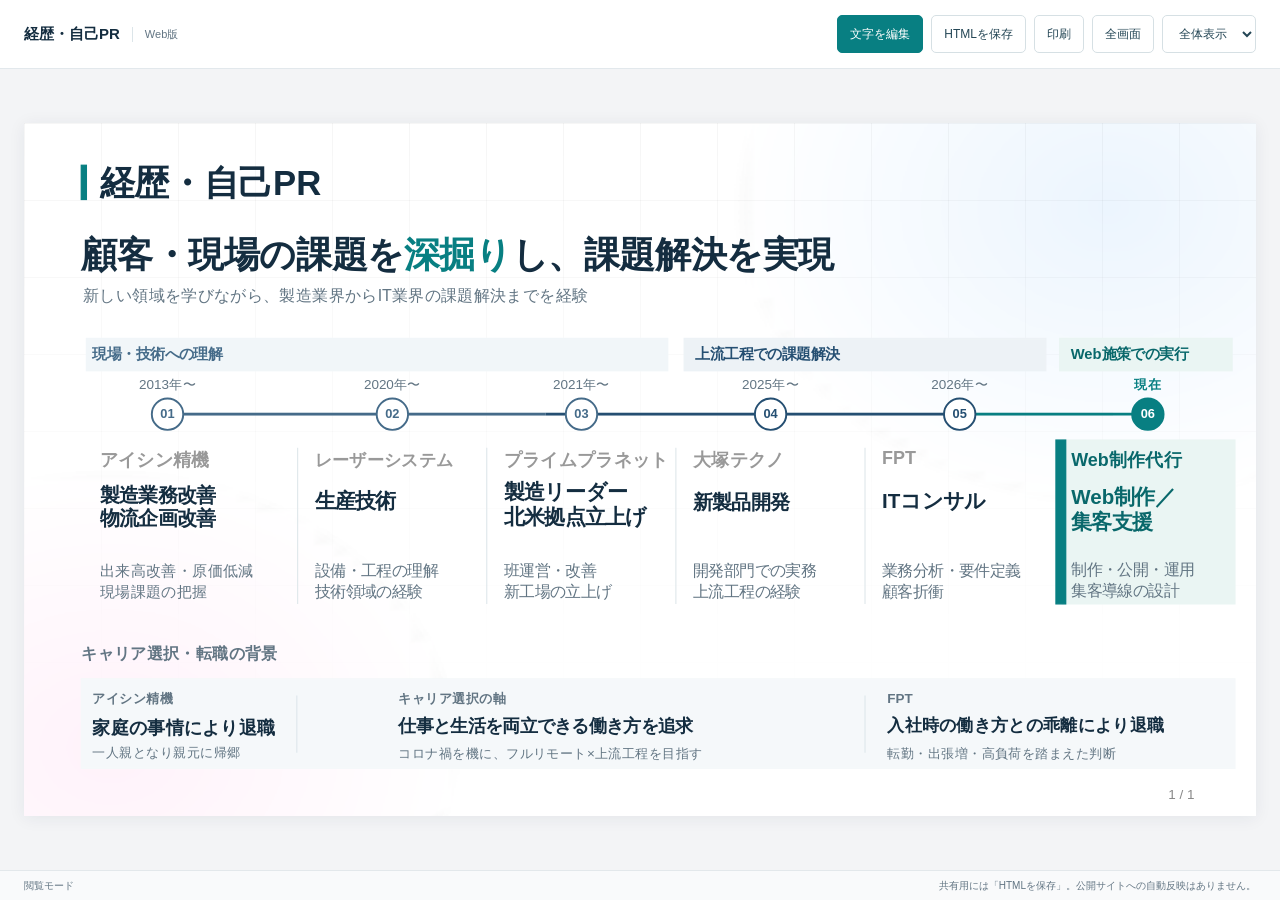
==== index.html @ 59f9c95a "Publish editable career timeline with the source template background" ====
<!doctype html>
<html lang="ja" data-document-id="career-timeline-redesign" data-document-revision="1fe4e30a10b0">
<head>
<meta charset="utf-8">
<meta name="viewport" content="width=device-width, initial-scale=1">
<meta name="robots" content="noindex, nofollow, noarchive">
<meta name="referrer" content="no-referrer">
<meta name="color-scheme" content="light">
<title>経歴・自己PR</title>
<link rel="icon" href="data:,">
<style>
/* Design Temp_Web_Template.html の元背景とページネーションを継承。
   元PowerPointの16:9比率・座標・文章・色・文字サイズは維持する。 */
:root {
  --page-width:1280px; --page-height:720px; --page-padding:64px;
  --pager-bottom:12px; --nav-color:#039ef5; --count-color:#888;
  --background-cover:url("[data-uri]");
  --slide-font:"Noto Sans","Noto Sans JP","Noto Sans CJK JP","Yu Gothic","Hiragino Kaku Gothic ProN",Meiryo,sans-serif;
}
*{box-sizing:border-box}
html,body{margin:0;width:100%;height:100%}
body{display:grid;grid-template-rows:auto minmax(0,1fr) auto;overflow:hidden;background:#f3f4f6;color:#142d40;font-family:var(--slide-font)}
button,select{font:inherit}
button{cursor:pointer}
button:focus-visible,select:focus-visible{outline:2px solid #087f82;outline-offset:3px}
button:disabled{cursor:default;opacity:.5}
[hidden]{display:none!important}
.appbar{background:#fff;border-bottom:1px solid #e2e8ec;z-index:5}
.toolbar{display:flex;align-items:center;justify-content:space-between;gap:20px;min-height:68px;padding:12px 24px}
.document-label{display:flex;align-items:center;gap:12px;white-space:nowrap}
.document-label strong{font-size:15px;font-weight:700}
.document-label>span{font-size:11px;color:#627583;border-left:1px solid #dce5e9;padding-left:12px}
.toolbar-actions{display:flex;align-items:center;gap:8px;flex-wrap:wrap}
.toolbar button,.toolbar select{min-height:38px;border:1px solid #d6e0e4;border-radius:5px;padding:8px 12px;background:#fff;color:#244655;font-size:12px;line-height:1.5;white-space:nowrap}
.toolbar button:hover,.toolbar select:hover{background:#f0f6f7}
.toolbar button.primary{background:#087f82;border-color:#087f82;color:#fff}
.toolbar button.primary:hover{background:#09686b}
.toolbar button[aria-pressed="true"]{box-shadow:inset 0 0 0 2px #fff}
.edit-help{display:flex;align-items:center;justify-content:space-between;gap:16px;padding:10px 24px;background:#eef7f6;border-top:1px solid #dcebe9;font-size:12px;line-height:1.6;color:#255658}
.edit-help button{flex-shrink:0;border:0;background:none;color:#456b89;padding:3px 0;text-decoration:underline;text-underline-offset:3px;font-size:11px}
.stage{display:flex;min-height:0;min-width:0;overflow:auto;padding:24px;overscroll-behavior:contain}
.viewport{position:relative;flex-shrink:0;margin:auto;box-shadow:0 2px 16px #152d4012}
.deck{width:var(--page-width);height:var(--page-height);position:absolute;top:0;left:0;transform-origin:top left}
.slide{position:relative;width:100%;height:100%;overflow:hidden;background-color:#fff;background-image:var(--background-body);background-size:100% 100%;background-repeat:no-repeat}
.slide--cover { background-image: var(--background-cover); }
.slide--cover::before {
  content: ""; position: absolute; inset: 0; pointer-events: none;
  background-image:
    linear-gradient(to right, rgb(0 0 0 / 3.5%) 1px, transparent 1px),
    linear-gradient(to bottom, rgb(0 0 0 / 3.5%) 1px, transparent 1px);
  background-size: 80px 80px;
  mask-image: linear-gradient(to bottom, #000, transparent 85%);
  -webkit-mask-image: linear-gradient(to bottom, #000, transparent 85%);
}
.slide-content{position:absolute;inset:0}
.graphic-layer{position:absolute;inset:0;width:100%;height:100%;pointer-events:none}
.text-box{position:absolute;display:flex;flex-direction:column;overflow:visible}
.editable{width:100%;outline:none;overflow:visible;cursor:inherit;min-width:0;flex-shrink:0}
.editable p{margin:0;padding:0;white-space:pre-wrap;overflow-wrap:normal;word-break:normal;font-feature-settings:"palt" 0;letter-spacing:0}
.editable p>span{line-height:inherit}
.editing .editable{cursor:text;outline:1px dashed #087f8255;outline-offset:3px;border-radius:1px}
.editing .editable:focus{outline:2px solid #087f82;outline-offset:3px;background:#ffffffdd;position:relative;z-index:10}
.editing .text-box:focus-within{z-index:10}
.editing .editable[data-overflow="true"]{outline-color:#a55725}
.pagination{position:absolute;right:var(--page-padding);bottom:var(--pager-bottom);display:flex;align-items:center;gap:16px;line-height:1.5;white-space:nowrap;font-size:14px}
.pagination button{padding:0;border:0;border-radius:2px;background:transparent;color:var(--nav-color);font:inherit;font-weight:700;cursor:pointer}
.pagination button:hover{text-decoration:underline}
.pagination button:focus-visible{outline:2px solid var(--nav-color);outline-offset:5px}
.page-count{color:var(--count-color);font-weight:400;font-variant-numeric:tabular-nums}
.statusbar{min-height:30px;display:flex;align-items:center;justify-content:space-between;gap:12px;padding:5px 24px;font-size:10px;line-height:1.6;color:#627583;border-top:1px solid #e3e8eb;background:#f9fafb}
#status{min-width:0}
.storage-note{flex-shrink:0}
.toast{position:fixed;bottom:44px;left:50%;transform:translateX(-50%);padding:12px 18px;max-width:calc(100% - 32px);border-radius:5px;background:#142d40;color:#fff;box-shadow:0 3px 16px #142d4024;font-size:13px;line-height:1.65;z-index:99}
.sr-only{position:absolute;width:1px;height:1px;padding:0;margin:-1px;overflow:hidden;clip:rect(0,0,0,0);white-space:nowrap;border:0}
.exit-fullscreen{display:none;position:fixed;top:12px;right:16px;z-index:100;background:#fff;border:1px solid #d6e0e4;border-radius:4px;color:#244655;padding:8px 12px;font-size:12px;opacity:.6}
.exit-fullscreen:hover,.exit-fullscreen:focus-visible{opacity:1}
:fullscreen body{grid-template-rows:minmax(0,1fr)}
:fullscreen .appbar,:fullscreen .statusbar{display:none}
:fullscreen .stage{padding:0;background:#fff}
:fullscreen .viewport{box-shadow:none}
:fullscreen .exit-fullscreen{display:block}
@media(max-width:900px){.toolbar{padding:10px 14px;gap:12px}.toolbar-actions{gap:6px}.toolbar button,.toolbar select{padding:7px 9px}.document-label>span{display:none}.stage{padding:12px}.storage-note{display:none}.statusbar{padding:5px 14px}}
@media(max-width:640px){.toolbar{align-items:flex-start;flex-direction:column;gap:9px}.document-label strong{font-size:13px}.toolbar-actions{width:100%}.toolbar button,.toolbar select{font-size:11px;padding:6px 8px;min-height:36px}.edit-help{padding:8px 14px;align-items:flex-start;flex-direction:column;gap:6px;font-size:11px}.stage{padding:8px}}
@page{size:13.333333in 7.5in;margin:0}
@media print{
  html,body{width:1280px;height:auto;display:block;margin:0;padding:0;overflow:visible;background:#fff}
  .appbar,.statusbar,.toast,.exit-fullscreen{display:none!important}
  .stage{display:block;overflow:visible;padding:0;height:auto}
  .viewport{width:1280px!important;height:auto!important;margin:0;box-shadow:none}
  .deck{position:static;transform:none!important;width:1280px;height:auto}
  .slide,.slide[hidden]{display:block!important;width:1280px;height:720px;break-after:page;break-inside:avoid;print-color-adjust:exact;-webkit-print-color-adjust:exact}
  .slide:last-child{break-after:auto}
  .pagination button{display:none}
  .editable{outline:none!important;background:transparent!important}
}

</style>
</head>
<body>
<header class="appbar">
  <div class="toolbar">
    <div class="document-label"><strong>経歴・自己PR</strong><span>Web版</span></div>
    <div class="toolbar-actions" role="group" aria-label="資料の操作">
      <button id="edit-toggle" class="primary" type="button" aria-pressed="false">文字を編集</button>
      <button id="save-html" type="button">HTMLを保存</button>
      <button id="print" type="button">印刷</button>
      <button id="fullscreen" type="button">全画面</button>
      <label class="zoom-label"><span class="sr-only">表示倍率</span><select id="zoom" aria-label="表示倍率"><option value="fit">全体表示</option><option value="1">100％</option><option value="1.5">150％</option></select></label>
    </div>
  </div>
  <div id="edit-help" class="edit-help" hidden>
    <span>文字をクリックして編集できます。共有用には「HTMLを保存」を押してください。</span>
    <button id="reset-original" type="button">元資料の文章に戻す</button>
  </div>
</header>
<main id="stage" class="stage" aria-label="スライド表示領域">
  <div class="viewport">
    <div class="deck"><section class="slide slide--cover" aria-label="経歴・自己PR、1ページ目" tabindex="-1">
<div class="slide-content">
<svg class="graphic-layer" xmlns="http://www.w3.org/2000/svg" viewBox="0 0 1280 720" aria-hidden="true"><rect x="59.52" y="43.9159" width="5.2913" height="35.5276" fill="#087F82" stroke="#087F82" stroke-width="1.3333"/><rect x="64.811" y="223.79" width="604" height="33.6063" fill="#F1F6F9" stroke="#F1F6F9" stroke-width="1.3333"/><rect x="685.9338" y="223.7896" width="375.685" height="33.6063" fill="#EDF2F6" stroke="#EDF2F6" stroke-width="1.3333"/><rect x="1075.962" y="223.7896" width="179.2126" height="33.6063" fill="#EAF5F3" stroke="#EAF5F3" stroke-width="1.3333"/><rect x="1078.8976" y="329.4094" width="179.2126" height="170.2047" fill="#EAF5F3" stroke="#EAF5F3" stroke-width="1.3333"/><rect x="1072.1706" y="329.4147" width="10.1102" height="170.2047" fill="#087F82" stroke="#087F82" stroke-width="1.3333"/><line x1="149.12" y1="302.5096" x2="1131.5137" y2="302.5096" fill="none" stroke="#DCE5E9" stroke-width="2.7979"/><line x1="149.12" y1="302.5096" x2="542.0649" y2="302.5096" fill="none" stroke="#456B89" stroke-width="2.7979"/><line x1="542.0947" y1="302.5096" x2="956.8034" y2="302.5096" fill="none" stroke="#254F72" stroke-width="2.7979"/><line x1="987.512" y1="302.5096" x2="1152.2994" y2="302.5096" fill="none" stroke="#087F82" stroke-width="2.7979"/><ellipse cx="149.115" cy="302.5046" rx="16.315" ry="16.315" fill="#FFFFFF" stroke="#456B89" stroke-width="2"/><line x1="284.336" y1="337.4839" x2="284.336" y2="499.6256" fill="none" stroke="#DCE5E9" stroke-width="1.0656"/><ellipse cx="382.7276" cy="302.5046" rx="16.315" ry="16.315" fill="#FFFFFF" stroke="#456B89" stroke-width="2"/><line x1="480.8166" y1="337.4839" x2="480.8166" y2="499.6256" fill="none" stroke="#DCE5E9" stroke-width="1.0656"/><ellipse cx="579.2207" cy="302.5046" rx="16.315" ry="16.315" fill="#FFFFFF" stroke="#456B89" stroke-width="2"/><line x1="677.2972" y1="337.4839" x2="677.2972" y2="499.6256" fill="none" stroke="#DCE5E9" stroke-width="1.0656"/><ellipse cx="775.6809" cy="302.5046" rx="16.315" ry="16.315" fill="#FFFFFF" stroke="#254F72" stroke-width="2"/><line x1="873.7778" y1="337.4839" x2="873.7778" y2="499.6256" fill="none" stroke="#DCE5E9" stroke-width="1.0656"/><ellipse cx="972.1583" cy="302.5046" rx="16.315" ry="16.315" fill="#FFFFFF" stroke="#254F72" stroke-width="2"/><ellipse cx="1167.6541" cy="302.5046" rx="16.315" ry="16.315" fill="#087F82" stroke="#087F82" stroke-width="2"/><rect x="59.5197" y="577.4357" width="1198.5827" height="93.1339" fill="#F5F8FA" stroke="#F5F8FA" stroke-width="1.3333"/><line x1="283.4569" y1="594.7163" x2="283.4569" y2="654.2439" fill="none" stroke="#DCE5E9" stroke-width="1.0656"/><line x1="873.7774" y1="594.7163" x2="873.7774" y2="654.2439" fill="none" stroke="#DCE5E9" stroke-width="1.0656"/></svg>
<div class="text-box" style="left:78.72px;top:35.2759px;width:720px;height:54.7087px;padding:0px 0px 0px 0px;justify-content:center" data-source-shape="18"><div class="editable" id="s1-t18" style="font-size:36px;font-weight:700;color:#142D40;font-family:var(--slide-font);text-align:left;line-height:1.2" data-label="経歴・自己PR" spellcheck="false"><p style="text-align:left;font-size:36px;line-height:1.2;margin:0px 0 0px"><span style="font-size:36px;font-weight:700;color:#142D40;font-family:var(--slide-font)">経歴・自己PR</span></p></div></div>
<div class="text-box" style="left:59.52px;top:110.2424px;width:1161.6063px;height:54.7087px;padding:0px 0px 0px 0px;justify-content:center" data-source-shape="19"><div class="editable" id="s1-t19" style="font-size:37.3333px;font-weight:700;color:#142D40;font-family:var(--slide-font);text-align:left;line-height:1.2" data-label="顧客・現場の課題を深掘りし、課題解決を実現" spellcheck="false"><p style="text-align:left;font-size:37.3333px;line-height:1.2;margin:0px 0 0px"><span style="font-size:37.3333px;font-weight:700;color:#142D40;font-family:var(--slide-font)">顧客・現場の課題を</span><span style="font-size:37.3333px;font-weight:700;color:#087F82;font-family:var(--slide-font)">深掘り</span><span style="font-size:37.3333px;font-weight:700;color:#142D40;font-family:var(--slide-font)">し、</span><span style="font-size:37.3333px;font-weight:700;color:#142D40;font-family:var(--slide-font)">課題</span><span style="font-size:37.3333px;font-weight:700;color:#142D40;font-family:var(--slide-font)">解決</span><span style="font-size:37.3333px;font-weight:700;color:#142D40;font-family:var(--slide-font)">を実現</span></p></div></div>
<div class="text-box" style="left:61.44px;top:167.0694px;width:1152px;height:25.9213px;padding:0px 0px 0px 0px;justify-content:center" data-source-shape="20"><div class="editable" id="s1-t20" style="font-size:16.6667px;font-weight:400;color:#627583;font-family:var(--slide-font);text-align:left;line-height:1.2" data-label="新しい領域を学びながら、製造業界からIT業界の課題解決までを経験" spellcheck="false"><p style="text-align:left;font-size:16.6667px;line-height:1.2;margin:0px 0 0px"><span style="font-size:16.6667px;font-weight:400;color:#627583;font-family:var(--slide-font)">新しい領域を学びながら、</span><span style="font-size:16.6667px;font-weight:400;color:#627583;font-family:var(--slide-font)">製造業界</span><span style="font-size:16.6667px;font-weight:400;color:#627583;font-family:var(--slide-font)">から</span><span style="font-size:16.6667px;font-weight:400;color:#627583;font-family:var(--slide-font)">IT業界の課題解決</span><span style="font-size:16.6667px;font-weight:400;color:#627583;font-family:var(--slide-font)">まで</span><span style="font-size:16.6667px;font-weight:400;color:#627583;font-family:var(--slide-font)">を</span><span style="font-size:16.6667px;font-weight:400;color:#627583;font-family:var(--slide-font)">経験</span></p></div></div>
<div class="text-box" style="left:71.04px;top:226.1896px;width:549.1339px;height:27.3701px;padding:0px 0px 0px 0px;justify-content:center" data-source-shape="22"><div class="editable" id="s1-t22" style="font-size:15.3333px;font-weight:700;color:#456B89;font-family:var(--slide-font);text-align:left;line-height:1.2" data-label="現場・技術への理解" spellcheck="false"><p style="text-align:left;font-size:15.3333px;line-height:1.2;margin:0px 0 0px"><span style="font-size:15.3333px;font-weight:700;color:#456B89;font-family:var(--slide-font)">現場・技術への理解</span></p></div></div>
<div class="text-box" style="left:697.4538px;top:226.1896px;width:352.6299px;height:27.3701px;padding:0px 0px 0px 0px;justify-content:center" data-source-shape="24"><div class="editable" id="s1-t24" style="font-size:15.3333px;font-weight:700;color:#254F72;font-family:var(--slide-font);text-align:left;line-height:1.2" data-label="上流工程での課題解決" spellcheck="false"><p style="text-align:left;font-size:15.3333px;line-height:1.2;margin:0px 0 0px"><span style="font-size:15.3333px;font-weight:700;color:#254F72;font-family:var(--slide-font)">上流工程での課題解決</span></p></div></div>
<div class="text-box" style="left:1087.482px;top:226.1896px;width:156.1575px;height:27.3701px;padding:0px 0px 0px 0px;justify-content:center" data-source-shape="26"><div class="editable" id="s1-t26" style="font-size:15.3333px;font-weight:700;color:#09686B;font-family:var(--slide-font);text-align:left;line-height:1.2" data-label="Web施策での実行" spellcheck="false"><p style="text-align:left;font-size:15.3333px;line-height:1.2;margin:0px 0 0px"><span style="font-size:15.3333px;font-weight:700;color:#09686B;font-family:var(--slide-font)">Web施策での実行</span></p></div></div>
<div class="text-box" style="left:59.52px;top:262.1896px;width:179.2126px;height:19.2126px;padding:0px 0px 0px 0px;justify-content:center" data-source-shape="29"><div class="editable" id="s1-t29" style="font-size:14px;font-weight:400;color:#627583;font-family:var(--slide-font);text-align:center;line-height:1.2" data-label="2013年〜" spellcheck="false"><p style="text-align:center;font-size:14px;line-height:1.2;margin:0px 0 0px"><span style="font-size:14px;font-weight:400;color:#627583;font-family:var(--slide-font)">2013年〜</span></p></div></div>
<div class="text-box" style="left:1078.0591px;top:261.7096px;width:179.2126px;height:19.2126px;padding:0px 0px 0px 0px;justify-content:center" data-source-shape="30"><div class="editable" id="s1-t30" style="font-size:14px;font-weight:700;color:#087F82;font-family:var(--slide-font);text-align:center;line-height:1.2" data-label="現在" spellcheck="false"><p style="text-align:center;font-size:14px;line-height:1.2;margin:0px 0 0px"><span style="font-size:14px;font-weight:700;color:#087F82;font-family:var(--slide-font)">現在</span></p></div></div>
<div class="text-box" style="left:133.76px;top:290.5096px;width:30.7087px;height:24px;padding:0px 0px 0px 0px;justify-content:center" data-source-shape="38"><div class="editable" id="s1-t38" style="font-size:13.3333px;font-weight:700;color:#456B89;font-family:Arial, sans-serif;text-align:center;line-height:1.2" data-label="01" spellcheck="false"><p style="text-align:center;font-size:13.3333px;line-height:1.2;margin:0px 0 0px"><span style="font-size:13.3333px;font-weight:700;color:#456B89;font-family:Arial, sans-serif">01</span></p></div></div>
<div class="text-box" style="left:78.7187px;top:337.0696px;width:160.9449px;height:26.8661px;padding:0px 0px 0px 0px;justify-content:center" data-source-shape="39"><div class="editable" id="s1-t39" style="font-size:18.6667px;font-weight:700;color:#999999;font-family:var(--slide-font);text-align:left;line-height:1.2" data-label="アイシン精機" spellcheck="false"><p style="text-align:left;font-size:18.6667px;line-height:1.2;margin:0px 0 0px"><span style="font-size:18.6667px;font-weight:700;color:#999999;font-family:var(--slide-font)">アイシン精機</span></p></div></div>
<div class="text-box" style="left:78.7192px;top:377.3885px;width:160.9449px;height:43.3701px;padding:0px 0px 0px 0px;justify-content:center" data-source-shape="40"><div class="editable" id="s1-t40" style="font-size:20.2667px;font-weight:700;color:#142D40;font-family:var(--slide-font);text-align:left;line-height:1.2" data-label="製造業務改善 / 物流企画改善" spellcheck="false"><p style="text-align:left;font-size:20.2667px;line-height:1.2;margin:0px 0 0px"><span style="font-size:20.2667px;font-weight:700;color:#142D40;font-family:var(--slide-font)">製造</span><span style="font-size:20.2667px;font-weight:700;color:#142D40;font-family:var(--slide-font)">業務改善</span></p><p style="text-align:left;font-size:20.2667px;line-height:1.2;margin:0px 0 0px"><span style="font-size:20.2667px;font-weight:700;color:#142D40;font-family:var(--slide-font)">物流</span><span style="font-size:20.2667px;font-weight:700;color:#142D40;font-family:var(--slide-font)">企画</span><span style="font-size:20.2667px;font-weight:700;color:#142D40;font-family:var(--slide-font)">改善</span></p></div></div>
<div class="text-box" style="left:78.7187px;top:456.296px;width:160.9449px;height:40.315px;padding:0px 0px 0px 0px;justify-content:flex-start" data-source-shape="41"><div class="editable" id="s1-t41" style="font-size:15.8667px;font-weight:400;color:#627583;font-family:var(--slide-font);text-align:left;line-height:1.296" data-label="出来高改善・原価低減 / 現場課題の把握" spellcheck="false"><p style="text-align:left;font-size:15.8667px;line-height:1.296;margin:0px 0 0px"><span style="font-size:15.8667px;font-weight:400;color:#627583;font-family:var(--slide-font)">出来高改善・原価低減</span></p><p style="text-align:left;font-size:15.8667px;line-height:1.296;margin:0px 0 0px"><span style="font-size:15.8667px;font-weight:400;color:#627583;font-family:var(--slide-font)">現場課題の把握</span></p></div></div>
<div class="text-box" style="left:367.3726px;top:290.5096px;width:30.7087px;height:24px;padding:0px 0px 0px 0px;justify-content:center" data-source-shape="44"><div class="editable" id="s1-t44" style="font-size:13.3333px;font-weight:700;color:#456B89;font-family:Arial, sans-serif;text-align:center;line-height:1.2" data-label="02" spellcheck="false"><p style="text-align:center;font-size:13.3333px;line-height:1.2;margin:0px 0 0px"><span style="font-size:13.3333px;font-weight:700;color:#456B89;font-family:Arial, sans-serif">02</span></p></div></div>
<div class="text-box" style="left:302.0964px;top:337.0696px;width:160.9449px;height:26.8661px;padding:0px 0px 0px 0px;justify-content:center" data-source-shape="45"><div class="editable" id="s1-t45" style="font-size:18px;font-weight:700;color:#999999;font-family:var(--slide-font);text-align:left;line-height:1.2" data-label="レーザーシステム" spellcheck="false"><p style="text-align:left;font-size:18px;line-height:1.2;margin:0px 0 0px"><span style="font-size:18px;font-weight:700;color:#999999;font-family:var(--slide-font)">レーザーシステム</span></p></div></div>
<div class="text-box" style="left:302.0964px;top:377.3882px;width:160.9449px;height:33.6063px;padding:0px 0px 0px 0px;justify-content:center" data-source-shape="46"><div class="editable" id="s1-t46" style="font-size:21.3333px;font-weight:700;color:#142D40;font-family:var(--slide-font);text-align:left;line-height:1.2" data-label="生産技術" spellcheck="false"><p style="text-align:left;font-size:21.3333px;line-height:1.2;margin:0px 0 0px"><span style="font-size:21.3333px;font-weight:700;color:#142D40;font-family:var(--slide-font)">生産技術</span></p></div></div>
<div class="text-box" style="left:302.0964px;top:454.8563px;width:160.9449px;height:40.315px;padding:0px 0px 0px 0px;justify-content:flex-start" data-source-shape="47"><div class="editable" id="s1-t47" style="font-size:16.4px;font-weight:400;color:#627583;font-family:var(--slide-font);text-align:left;line-height:1.296" data-label="設備・工程の理解 / 技術領域の経験" spellcheck="false"><p style="text-align:left;font-size:16.4px;line-height:1.296;margin:0px 0 0px"><span style="font-size:16.4px;font-weight:400;color:#627583;font-family:var(--slide-font)">設備・工程の理解</span></p><p style="text-align:left;font-size:16.4px;line-height:1.296;margin:0px 0 0px"><span style="font-size:16.4px;font-weight:400;color:#627583;font-family:var(--slide-font)">技術領域の経験</span></p></div></div>
<div class="text-box" style="left:563.8657px;top:290.5096px;width:30.7087px;height:24px;padding:0px 0px 0px 0px;justify-content:center" data-source-shape="50"><div class="editable" id="s1-t50" style="font-size:13.3333px;font-weight:700;color:#456B89;font-family:Arial, sans-serif;text-align:center;line-height:1.2" data-label="03" spellcheck="false"><p style="text-align:center;font-size:13.3333px;line-height:1.2;margin:0px 0 0px"><span style="font-size:13.3333px;font-weight:700;color:#456B89;font-family:Arial, sans-serif">03</span></p></div></div>
<div class="text-box" style="left:498.5775px;top:337.0709px;width:179.2126px;height:26.8661px;padding:0px 0px 0px 0px;justify-content:center" data-source-shape="51"><div class="editable" id="s1-t51" style="font-size:18.6667px;font-weight:700;color:#999999;font-family:var(--slide-font);text-align:left;line-height:1.2" data-label="プライムプラネット" spellcheck="false"><p style="text-align:left;font-size:18.6667px;line-height:1.2;margin:0px 0 0px"><span style="font-size:18.6667px;font-weight:700;color:#999999;font-family:var(--slide-font)">プライムプラネット</span></p></div></div>
<div class="text-box" style="left:498.5774px;top:368.259px;width:160.9449px;height:59.5276px;padding:0px 0px 0px 0px;justify-content:center" data-source-shape="52"><div class="editable" id="s1-t52" style="font-size:21.3333px;font-weight:700;color:#142D40;font-family:var(--slide-font);text-align:left;line-height:1.2" data-label="製造リーダー / 北米拠点立上げ" spellcheck="false"><p style="text-align:left;font-size:21.3333px;line-height:1.2;margin:0px 0 0px"><span style="font-size:21.3333px;font-weight:700;color:#142D40;font-family:var(--slide-font)">製造リーダー</span></p><p style="text-align:left;font-size:21.3333px;line-height:1.2;margin:0px 0 0px"><span style="font-size:21.3333px;font-weight:700;color:#142D40;font-family:var(--slide-font)">北米拠点立上げ</span></p></div></div>
<div class="text-box" style="left:498.5764px;top:454.8563px;width:160.9449px;height:40.315px;padding:0px 0px 0px 0px;justify-content:flex-start" data-source-shape="53"><div class="editable" id="s1-t53" style="font-size:16.4px;font-weight:400;color:#627583;font-family:var(--slide-font);text-align:left;line-height:1.296" data-label="班運営・改善 / 新工場の立上げ" spellcheck="false"><p style="text-align:left;font-size:16.4px;line-height:1.296;margin:0px 0 0px"><span style="font-size:16.4px;font-weight:400;color:#627583;font-family:var(--slide-font)">班運営・改善</span></p><p style="text-align:left;font-size:16.4px;line-height:1.296;margin:0px 0 0px"><span style="font-size:16.4px;font-weight:400;color:#627583;font-family:var(--slide-font)">新工場の立上げ</span></p></div></div>
<div class="text-box" style="left:760.326px;top:290.5096px;width:30.7087px;height:24px;padding:0px 0px 0px 0px;justify-content:center" data-source-shape="56"><div class="editable" id="s1-t56" style="font-size:13.3333px;font-weight:700;color:#254F72;font-family:Arial, sans-serif;text-align:center;line-height:1.2" data-label="04" spellcheck="false"><p style="text-align:center;font-size:13.3333px;line-height:1.2;margin:0px 0 0px"><span style="font-size:13.3333px;font-weight:700;color:#254F72;font-family:Arial, sans-serif">04</span></p></div></div>
<div class="text-box" style="left:695.0564px;top:337.0696px;width:160.9449px;height:26.8661px;padding:0px 0px 0px 0px;justify-content:center" data-source-shape="57"><div class="editable" id="s1-t57" style="font-size:18.6667px;font-weight:700;color:#999999;font-family:var(--slide-font);text-align:left;line-height:1.2" data-label="大塚テクノ" spellcheck="false"><p style="text-align:left;font-size:18.6667px;line-height:1.2;margin:0px 0 0px"><span style="font-size:18.6667px;font-weight:700;color:#999999;font-family:var(--slide-font)">大塚テクノ</span></p></div></div>
<div class="text-box" style="left:695.0564px;top:377.3896px;width:160.9449px;height:33.6063px;padding:0px 0px 0px 0px;justify-content:center" data-source-shape="58"><div class="editable" id="s1-t58" style="font-size:20.2667px;font-weight:700;color:#142D40;font-family:var(--slide-font);text-align:left;line-height:1.2" data-label="新製品開発" spellcheck="false"><p style="text-align:left;font-size:20.2667px;line-height:1.2;margin:0px 0 0px"><span style="font-size:20.2667px;font-weight:700;color:#142D40;font-family:var(--slide-font)">新製品</span><span style="font-size:20.2667px;font-weight:700;color:#142D40;font-family:var(--slide-font)">開発</span></p></div></div>
<div class="text-box" style="left:695.0564px;top:454.8576px;width:160.9449px;height:40.315px;padding:0px 0px 0px 0px;justify-content:flex-start" data-source-shape="59"><div class="editable" id="s1-t59" style="font-size:16.4px;font-weight:400;color:#627583;font-family:var(--slide-font);text-align:left;line-height:1.296" data-label="開発部門での実務 / 上流工程の経験" spellcheck="false"><p style="text-align:left;font-size:16.4px;line-height:1.296;margin:0px 0 0px"><span style="font-size:16.4px;font-weight:400;color:#627583;font-family:var(--slide-font)">開発部門での実務</span></p><p style="text-align:left;font-size:16.4px;line-height:1.296;margin:0px 0 0px"><span style="font-size:16.4px;font-weight:400;color:#627583;font-family:var(--slide-font)">上流工程の経験</span></p></div></div>
<div class="text-box" style="left:956.8034px;top:290.5096px;width:30.7087px;height:24px;padding:0px 0px 0px 0px;justify-content:center" data-source-shape="34"><div class="editable" id="s1-t34" style="font-size:13.3333px;font-weight:700;color:#254F72;font-family:Arial, sans-serif;text-align:center;line-height:1.2" data-label="05" spellcheck="false"><p style="text-align:center;font-size:13.3333px;line-height:1.2;margin:0px 0 0px"><span style="font-size:13.3333px;font-weight:700;color:#254F72;font-family:Arial, sans-serif">05</span></p></div></div>
<div class="text-box" style="left:891.5354px;top:326.4194px;width:160.9449px;height:43.3701px;padding:0px 0px 0px 0px;justify-content:center" data-source-shape="62"><div class="editable" id="s1-t62" style="font-size:18.6667px;font-weight:700;color:#999999;font-family:var(--slide-font);text-align:left;line-height:1.2" data-label="FPT" spellcheck="false"><p style="text-align:left;font-size:18.6667px;line-height:1.2;margin:0px 0 0px"><span style="font-size:18.6667px;font-weight:700;color:#999999;font-family:var(--slide-font)">FPT</span></p></div></div>
<div class="text-box" style="left:891.5364px;top:377.3896px;width:160.9449px;height:33.6063px;padding:0px 0px 0px 0px;justify-content:center" data-source-shape="63"><div class="editable" id="s1-t63" style="font-size:21.3333px;font-weight:700;color:#142D40;font-family:var(--slide-font);text-align:left;line-height:1.2" data-label="ITコンサル" spellcheck="false"><p style="text-align:left;font-size:21.3333px;line-height:1.2;margin:0px 0 0px"><span style="font-size:21.3333px;font-weight:700;color:#142D40;font-family:var(--slide-font)">ITコンサル</span></p></div></div>
<div class="text-box" style="left:891.5364px;top:454.8563px;width:160.9449px;height:40.315px;padding:0px 0px 0px 0px;justify-content:flex-start" data-source-shape="64"><div class="editable" id="s1-t64" style="font-size:16.4px;font-weight:400;color:#627583;font-family:var(--slide-font);text-align:left;line-height:1.296" data-label="業務分析・要件定義 / 顧客折衝" spellcheck="false"><p style="text-align:left;font-size:16.4px;line-height:1.296;margin:0px 0 0px"><span style="font-size:16.4px;font-weight:400;color:#627583;font-family:var(--slide-font)">業務分析・要件定義</span></p><p style="text-align:left;font-size:16.4px;line-height:1.296;margin:0px 0 0px"><span style="font-size:16.4px;font-weight:400;color:#627583;font-family:var(--slide-font)">顧客折衝</span></p></div></div>
<div class="text-box" style="left:1152.2991px;top:290.5096px;width:30.7087px;height:24px;padding:0px 0px 0px 0px;justify-content:center" data-source-shape="36"><div class="editable" id="s1-t36" style="font-size:13.3333px;font-weight:700;color:#FFFFFF;font-family:Arial, sans-serif;text-align:center;line-height:1.2" data-label="06" spellcheck="false"><p style="text-align:center;font-size:13.3333px;line-height:1.2;margin:0px 0 0px"><span style="font-size:13.3333px;font-weight:700;color:#FFFFFF;font-family:Arial, sans-serif">06</span></p></div></div>
<div class="text-box" style="left:1088.0164px;top:337.0696px;width:160.9449px;height:26.8661px;padding:0px 0px 0px 0px;justify-content:center" data-source-shape="66"><div class="editable" id="s1-t66" style="font-size:18.6667px;font-weight:700;color:#09686B;font-family:var(--slide-font);text-align:left;line-height:1.2" data-label="Web制作代行" spellcheck="false"><p style="text-align:left;font-size:18.6667px;line-height:1.2;margin:0px 0 0px"><span style="font-size:18.6667px;font-weight:700;color:#09686B;font-family:var(--slide-font)">Web制作</span><span style="font-size:18.6667px;font-weight:700;color:#09686B;font-family:var(--slide-font)">代行</span></p></div></div>
<div class="text-box" style="left:1088.0157px;top:377.3879px;width:160.9449px;height:50.3937px;padding:0px 0px 0px 0px;justify-content:center" data-source-shape="67"><div class="editable" id="s1-t67" style="font-size:21.3333px;font-weight:700;color:#09686B;font-family:var(--slide-font);text-align:left;line-height:1.2" data-label="Web制作／ / 集客支援" spellcheck="false"><p style="text-align:left;font-size:21.3333px;line-height:1.2;margin:0px 0 0px"><span style="font-size:21.3333px;font-weight:700;color:#09686B;font-family:var(--slide-font)">Web</span><span style="font-size:21.3333px;font-weight:700;color:#09686B;font-family:var(--slide-font)">制作</span><span style="font-size:21.3333px;font-weight:700;color:#09686B;font-family:var(--slide-font)">／</span></p><p style="text-align:left;font-size:21.3333px;line-height:1.2;margin:0px 0 0px"><span style="font-size:21.3333px;font-weight:700;color:#09686B;font-family:var(--slide-font)">集客支援</span></p></div></div>
<div class="text-box" style="left:1088.0164px;top:453.8292px;width:160.9449px;height:40.315px;padding:0px 0px 0px 0px;justify-content:flex-start" data-source-shape="68"><div class="editable" id="s1-t68" style="font-size:16.4px;font-weight:400;color:#627583;font-family:var(--slide-font);text-align:left;line-height:1.296" data-label="制作・公開・運用 / 集客導線の設計" spellcheck="false"><p style="text-align:left;font-size:16.4px;line-height:1.296;margin:0px 0 0px"><span style="font-size:16.4px;font-weight:400;color:#627583;font-family:var(--slide-font)">制作・公開・運用</span></p><p style="text-align:left;font-size:16.4px;line-height:1.296;margin:0px 0 0px"><span style="font-size:16.4px;font-weight:400;color:#627583;font-family:var(--slide-font)">集客導線の設計</span></p></div></div>
<div class="text-box" style="left:59.52px;top:539.0363px;width:739.2126px;height:25.9213px;padding:0px 0px 0px 0px;justify-content:center" data-source-shape="69"><div class="editable" id="s1-t69" style="font-size:16.6667px;font-weight:700;color:#627583;font-family:var(--slide-font);text-align:left;line-height:1.2" data-label="キャリア選択・転職の背景" spellcheck="false"><p style="text-align:left;font-size:16.6667px;line-height:1.2;margin:0px 0 0px"><span style="font-size:16.6667px;font-weight:700;color:#627583;font-family:var(--slide-font)">キャリア選択・転職の背景</span></p></div></div>
<div class="text-box" style="left:71.0393px;top:588.9553px;width:201.3543px;height:19.2126px;padding:0px 0px 0px 0px;justify-content:center" data-source-shape="73"><div class="editable" id="s1-t73" style="font-size:14px;font-weight:700;color:#627583;font-family:var(--slide-font);text-align:left;line-height:1.2" data-label="アイシン精機" spellcheck="false"><p style="text-align:left;font-size:14px;line-height:1.2;margin:0px 0 0px"><span style="font-size:14px;font-weight:700;color:#627583;font-family:var(--slide-font)">アイシン精機</span></p></div></div>
<div class="text-box" style="left:71.0393px;top:612.9527px;width:216.7874px;height:32.6299px;padding:0px 0px 0px 0px;justify-content:center" data-source-shape="74"><div class="editable" id="s1-t74" style="font-size:18.8px;font-weight:700;color:#142D40;font-family:var(--slide-font);text-align:left;line-height:1.2" data-label="家庭の事情により退職" spellcheck="false"><p style="text-align:left;font-size:18.8px;line-height:1.2;margin:0px 0 0px"><span style="font-size:18.8px;font-weight:700;color:#142D40;font-family:var(--slide-font)">家庭の事情によ</span><span style="font-size:18.8px;font-weight:700;color:#142D40;font-family:var(--slide-font)">り</span><span style="font-size:18.8px;font-weight:700;color:#142D40;font-family:var(--slide-font)">退職</span></p></div></div>
<div class="text-box" style="left:388.8171px;top:588.9563px;width:419.5276px;height:19.2126px;padding:0px 0px 0px 0px;justify-content:center" data-source-shape="75"><div class="editable" id="s1-t75" style="font-size:14px;font-weight:700;color:#627583;font-family:var(--slide-font);text-align:left;line-height:1.2" data-label="キャリア選択の軸" spellcheck="false"><p style="text-align:left;font-size:14px;line-height:1.2;margin:0px 0 0px"><span style="font-size:14px;font-weight:700;color:#627583;font-family:var(--slide-font)">キャリア選択の軸</span></p></div></div>
<div class="text-box" style="left:388.8171px;top:613.9163px;width:419.5276px;height:25.9213px;padding:0px 0px 0px 0px;justify-content:center" data-source-shape="76"><div class="editable" id="s1-t76" style="font-size:18.4px;font-weight:700;color:#142D40;font-family:var(--slide-font);text-align:left;line-height:1.2" data-label="仕事と生活を両立できる働き方を追求" spellcheck="false"><p style="text-align:left;font-size:18.4px;line-height:1.2;margin:0px 0 0px"><span style="font-size:18.4px;font-weight:700;color:#142D40;font-family:var(--slide-font)">仕事と生活を両立できる働き方</span><span style="font-size:18.4px;font-weight:700;color:#142D40;font-family:var(--slide-font)">を</span><span style="font-size:18.4px;font-weight:700;color:#142D40;font-family:var(--slide-font)">追求</span></p></div></div>
<div class="text-box" style="left:388.8171px;top:646.5563px;width:419.5276px;height:18.2362px;padding:0px 0px 0px 0px;justify-content:center" data-source-shape="77"><div class="editable" id="s1-t77" style="font-size:14px;font-weight:400;color:#627583;font-family:var(--slide-font);text-align:left;line-height:1.2" data-label="コロナ禍を機に、フルリモート×上流工程を目指す" spellcheck="false"><p style="text-align:left;font-size:14px;line-height:1.2;margin:0px 0 0px"><span style="font-size:14px;font-weight:400;color:#627583;font-family:var(--slide-font)">コロナ禍を機に、フルリモート×上流工程を</span><span style="font-size:14px;font-weight:400;color:#627583;font-family:var(--slide-font)">目指す</span></p></div></div>
<div class="text-box" style="left:896.8174px;top:588.9563px;width:339.8425px;height:19.2126px;padding:0px 0px 0px 0px;justify-content:center" data-source-shape="78"><div class="editable" id="s1-t78" style="font-size:14px;font-weight:700;color:#627583;font-family:var(--slide-font);text-align:left;line-height:1.2" data-label="FPT" spellcheck="false"><p style="text-align:left;font-size:14px;line-height:1.2;margin:0px 0 0px"><span style="font-size:14px;font-weight:700;color:#627583;font-family:var(--slide-font)">FPT</span></p></div></div>
<div class="text-box" style="left:896.8174px;top:613.9163px;width:339.8425px;height:25.9213px;padding:0px 0px 0px 0px;justify-content:center" data-source-shape="79"><div class="editable" id="s1-t79" style="font-size:18.1333px;font-weight:700;color:#142D40;font-family:var(--slide-font);text-align:left;line-height:1.2" data-label="入社時の働き方との乖離により退職" spellcheck="false"><p style="text-align:left;font-size:18.1333px;line-height:1.2;margin:0px 0 0px"><span style="font-size:18.1333px;font-weight:700;color:#142D40;font-family:var(--slide-font)">入社時の働き方との乖離により退職</span></p></div></div>
<div class="text-box" style="left:896.8174px;top:646.5563px;width:339.8425px;height:18.2362px;padding:0px 0px 0px 0px;justify-content:center" data-source-shape="80"><div class="editable" id="s1-t80" style="font-size:14px;font-weight:400;color:#627583;font-family:var(--slide-font);text-align:left;line-height:1.2" data-label="転勤・出張増・高負荷を踏まえた判断" spellcheck="false"><p style="text-align:left;font-size:14px;line-height:1.2;margin:0px 0 0px"><span style="font-size:14px;font-weight:400;color:#627583;font-family:var(--slide-font)">転勤・</span><span style="font-size:14px;font-weight:400;color:#627583;font-family:var(--slide-font)">出張増・高負荷を踏まえた判断</span></p></div></div>
<div class="text-box" style="left:293.1198px;top:262.1896px;width:179.2126px;height:19.2126px;padding:0px 0px 0px 0px;justify-content:center" data-source-shape="81"><div class="editable" id="s1-t81" style="font-size:14px;font-weight:400;color:#627583;font-family:var(--slide-font);text-align:center;line-height:1.2" data-label="2020年〜" spellcheck="false"><p style="text-align:center;font-size:14px;line-height:1.2;margin:0px 0 0px"><span style="font-size:14px;font-weight:400;color:#627583;font-family:var(--slide-font)">20</span><span style="font-size:14px;font-weight:400;color:#627583;font-family:var(--slide-font)">20</span><span style="font-size:14px;font-weight:400;color:#627583;font-family:var(--slide-font)">年〜</span></p></div></div>
<div class="text-box" style="left:489.6001px;top:262.1896px;width:179.2126px;height:19.2126px;padding:0px 0px 0px 0px;justify-content:center" data-source-shape="82"><div class="editable" id="s1-t82" style="font-size:14px;font-weight:400;color:#627583;font-family:var(--slide-font);text-align:center;line-height:1.2" data-label="2021年〜" spellcheck="false"><p style="text-align:center;font-size:14px;line-height:1.2;margin:0px 0 0px"><span style="font-size:14px;font-weight:400;color:#627583;font-family:var(--slide-font)">20</span><span style="font-size:14px;font-weight:400;color:#627583;font-family:var(--slide-font)">21</span><span style="font-size:14px;font-weight:400;color:#627583;font-family:var(--slide-font)">年〜</span></p></div></div>
<div class="text-box" style="left:686.0804px;top:262.1896px;width:179.2126px;height:19.2126px;padding:0px 0px 0px 0px;justify-content:center" data-source-shape="83"><div class="editable" id="s1-t83" style="font-size:14px;font-weight:400;color:#627583;font-family:var(--slide-font);text-align:center;line-height:1.2" data-label="2025年〜" spellcheck="false"><p style="text-align:center;font-size:14px;line-height:1.2;margin:0px 0 0px"><span style="font-size:14px;font-weight:400;color:#627583;font-family:var(--slide-font)">20</span><span style="font-size:14px;font-weight:400;color:#627583;font-family:var(--slide-font)">25</span><span style="font-size:14px;font-weight:400;color:#627583;font-family:var(--slide-font)">年〜</span></p></div></div>
<div class="text-box" style="left:882.5607px;top:262.1896px;width:179.2126px;height:19.2126px;padding:0px 0px 0px 0px;justify-content:center" data-source-shape="84"><div class="editable" id="s1-t84" style="font-size:14px;font-weight:400;color:#627583;font-family:var(--slide-font);text-align:center;line-height:1.2" data-label="2026年〜" spellcheck="false"><p style="text-align:center;font-size:14px;line-height:1.2;margin:0px 0 0px"><span style="font-size:14px;font-weight:400;color:#627583;font-family:var(--slide-font)">20</span><span style="font-size:14px;font-weight:400;color:#627583;font-family:var(--slide-font)">26</span><span style="font-size:14px;font-weight:400;color:#627583;font-family:var(--slide-font)">年〜</span></p></div></div>
<div class="text-box" style="left:71.0398px;top:642.8469px;width:196.4724px;height:24px;padding:0px 0px 0px 0px;justify-content:center" data-source-shape="85"><div class="editable" id="s1-t85" style="font-size:14px;font-weight:400;color:#627583;font-family:var(--slide-font);text-align:left;line-height:1.2" data-label="一人親となり親元に帰郷" spellcheck="false"><p style="text-align:left;font-size:14px;line-height:1.2;margin:0px 0 0px"><span style="font-size:14px;font-weight:400;color:#627583;font-family:var(--slide-font)">一</span><span style="font-size:14px;font-weight:400;color:#627583;font-family:var(--slide-font)">人親となり親元に帰郷</span></p></div></div>
</div>
</section></div>
  </div>
</main>
<footer class="statusbar"><span id="status" role="status" aria-live="polite">閲覧モード</span><span class="storage-note">共有用には「HTMLを保存」。公開サイトへの自動反映はありません。</span></footer>
<div id="toast" class="toast" role="status" aria-live="polite" hidden></div>
<button id="exit-fullscreen" class="exit-fullscreen" type="button">全画面を終了</button>
<script id="original-source" type="application/json">{"s1-t18":"\u003cp style=\"text-align:left;font-size:36px;line-height:1.2;margin:0px 0 0px\">\u003cspan style=\"font-size:36px;font-weight:700;color:#142D40;font-family:var(--slide-font)\">経歴・自己PR\u003c/span>\u003c/p>","s1-t19":"\u003cp style=\"text-align:left;font-size:37.3333px;line-height:1.2;margin:0px 0 0px\">\u003cspan style=\"font-size:37.3333px;font-weight:700;color:#142D40;font-family:var(--slide-font)\">顧客・現場の課題を\u003c/span>\u003cspan style=\"font-size:37.3333px;font-weight:700;color:#087F82;font-family:var(--slide-font)\">深掘り\u003c/span>\u003cspan style=\"font-size:37.3333px;font-weight:700;color:#142D40;font-family:var(--slide-font)\">し、\u003c/span>\u003cspan style=\"font-size:37.3333px;font-weight:700;color:#142D40;font-family:var(--slide-font)\">課題\u003c/span>\u003cspan style=\"font-size:37.3333px;font-weight:700;color:#142D40;font-family:var(--slide-font)\">解決\u003c/span>\u003cspan style=\"font-size:37.3333px;font-weight:700;color:#142D40;font-family:var(--slide-font)\">を実現\u003c/span>\u003c/p>","s1-t20":"\u003cp style=\"text-align:left;font-size:16.6667px;line-height:1.2;margin:0px 0 0px\">\u003cspan style=\"font-size:16.6667px;font-weight:400;color:#627583;font-family:var(--slide-font)\">新しい領域を学びながら、\u003c/span>\u003cspan style=\"font-size:16.6667px;font-weight:400;color:#627583;font-family:var(--slide-font)\">製造業界\u003c/span>\u003cspan style=\"font-size:16.6667px;font-weight:400;color:#627583;font-family:var(--slide-font)\">から\u003c/span>\u003cspan style=\"font-size:16.6667px;font-weight:400;color:#627583;font-family:var(--slide-font)\">IT業界の課題解決\u003c/span>\u003cspan style=\"font-size:16.6667px;font-weight:400;color:#627583;font-family:var(--slide-font)\">まで\u003c/span>\u003cspan style=\"font-size:16.6667px;font-weight:400;color:#627583;font-family:var(--slide-font)\">を\u003c/span>\u003cspan style=\"font-size:16.6667px;font-weight:400;color:#627583;font-family:var(--slide-font)\">経験\u003c/span>\u003c/p>","s1-t22":"\u003cp style=\"text-align:left;font-size:15.3333px;line-height:1.2;margin:0px 0 0px\">\u003cspan style=\"font-size:15.3333px;font-weight:700;color:#456B89;font-family:var(--slide-font)\">現場・技術への理解\u003c/span>\u003c/p>","s1-t24":"\u003cp style=\"text-align:left;font-size:15.3333px;line-height:1.2;margin:0px 0 0px\">\u003cspan style=\"font-size:15.3333px;font-weight:700;color:#254F72;font-family:var(--slide-font)\">上流工程での課題解決\u003c/span>\u003c/p>","s1-t26":"\u003cp style=\"text-align:left;font-size:15.3333px;line-height:1.2;margin:0px 0 0px\">\u003cspan style=\"font-size:15.3333px;font-weight:700;color:#09686B;font-family:var(--slide-font)\">Web施策での実行\u003c/span>\u003c/p>","s1-t29":"\u003cp style=\"text-align:center;font-size:14px;line-height:1.2;margin:0px 0 0px\">\u003cspan style=\"font-size:14px;font-weight:400;color:#627583;font-family:var(--slide-font)\">2013年〜\u003c/span>\u003c/p>","s1-t30":"\u003cp style=\"text-align:center;font-size:14px;line-height:1.2;margin:0px 0 0px\">\u003cspan style=\"font-size:14px;font-weight:700;color:#087F82;font-family:var(--slide-font)\">現在\u003c/span>\u003c/p>","s1-t38":"\u003cp style=\"text-align:center;font-size:13.3333px;line-height:1.2;margin:0px 0 0px\">\u003cspan style=\"font-size:13.3333px;font-weight:700;color:#456B89;font-family:Arial, sans-serif\">01\u003c/span>\u003c/p>","s1-t39":"\u003cp style=\"text-align:left;font-size:18.6667px;line-height:1.2;margin:0px 0 0px\">\u003cspan style=\"font-size:18.6667px;font-weight:700;color:#999999;font-family:var(--slide-font)\">アイシン精機\u003c/span>\u003c/p>","s1-t40":"\u003cp style=\"text-align:left;font-size:20.2667px;line-height:1.2;margin:0px 0 0px\">\u003cspan style=\"font-size:20.2667px;font-weight:700;color:#142D40;font-family:var(--slide-font)\">製造\u003c/span>\u003cspan style=\"font-size:20.2667px;font-weight:700;color:#142D40;font-family:var(--slide-font)\">業務改善\u003c/span>\u003c/p>\u003cp style=\"text-align:left;font-size:20.2667px;line-height:1.2;margin:0px 0 0px\">\u003cspan style=\"font-size:20.2667px;font-weight:700;color:#142D40;font-family:var(--slide-font)\">物流\u003c/span>\u003cspan style=\"font-size:20.2667px;font-weight:700;color:#142D40;font-family:var(--slide-font)\">企画\u003c/span>\u003cspan style=\"font-size:20.2667px;font-weight:700;color:#142D40;font-family:var(--slide-font)\">改善\u003c/span>\u003c/p>","s1-t41":"\u003cp style=\"text-align:left;font-size:15.8667px;line-height:1.296;margin:0px 0 0px\">\u003cspan style=\"font-size:15.8667px;font-weight:400;color:#627583;font-family:var(--slide-font)\">出来高改善・原価低減\u003c/span>\u003c/p>\u003cp style=\"text-align:left;font-size:15.8667px;line-height:1.296;margin:0px 0 0px\">\u003cspan style=\"font-size:15.8667px;font-weight:400;color:#627583;font-family:var(--slide-font)\">現場課題の把握\u003c/span>\u003c/p>","s1-t44":"\u003cp style=\"text-align:center;font-size:13.3333px;line-height:1.2;margin:0px 0 0px\">\u003cspan style=\"font-size:13.3333px;font-weight:700;color:#456B89;font-family:Arial, sans-serif\">02\u003c/span>\u003c/p>","s1-t45":"\u003cp style=\"text-align:left;font-size:18px;line-height:1.2;margin:0px 0 0px\">\u003cspan style=\"font-size:18px;font-weight:700;color:#999999;font-family:var(--slide-font)\">レーザーシステム\u003c/span>\u003c/p>","s1-t46":"\u003cp style=\"text-align:left;font-size:21.3333px;line-height:1.2;margin:0px 0 0px\">\u003cspan style=\"font-size:21.3333px;font-weight:700;color:#142D40;font-family:var(--slide-font)\">生産技術\u003c/span>\u003c/p>","s1-t47":"\u003cp style=\"text-align:left;font-size:16.4px;line-height:1.296;margin:0px 0 0px\">\u003cspan style=\"font-size:16.4px;font-weight:400;color:#627583;font-family:var(--slide-font)\">設備・工程の理解\u003c/span>\u003c/p>\u003cp style=\"text-align:left;font-size:16.4px;line-height:1.296;margin:0px 0 0px\">\u003cspan style=\"font-size:16.4px;font-weight:400;color:#627583;font-family:var(--slide-font)\">技術領域の経験\u003c/span>\u003c/p>","s1-t50":"\u003cp style=\"text-align:center;font-size:13.3333px;line-height:1.2;margin:0px 0 0px\">\u003cspan style=\"font-size:13.3333px;font-weight:700;color:#456B89;font-family:Arial, sans-serif\">03\u003c/span>\u003c/p>","s1-t51":"\u003cp style=\"text-align:left;font-size:18.6667px;line-height:1.2;margin:0px 0 0px\">\u003cspan style=\"font-size:18.6667px;font-weight:700;color:#999999;font-family:var(--slide-font)\">プライムプラネット\u003c/span>\u003c/p>","s1-t52":"\u003cp style=\"text-align:left;font-size:21.3333px;line-height:1.2;margin:0px 0 0px\">\u003cspan style=\"font-size:21.3333px;font-weight:700;color:#142D40;font-family:var(--slide-font)\">製造リーダー\u003c/span>\u003c/p>\u003cp style=\"text-align:left;font-size:21.3333px;line-height:1.2;margin:0px 0 0px\">\u003cspan style=\"font-size:21.3333px;font-weight:700;color:#142D40;font-family:var(--slide-font)\">北米拠点立上げ\u003c/span>\u003c/p>","s1-t53":"\u003cp style=\"text-align:left;font-size:16.4px;line-height:1.296;margin:0px 0 0px\">\u003cspan style=\"font-size:16.4px;font-weight:400;color:#627583;font-family:var(--slide-font)\">班運営・改善\u003c/span>\u003c/p>\u003cp style=\"text-align:left;font-size:16.4px;line-height:1.296;margin:0px 0 0px\">\u003cspan style=\"font-size:16.4px;font-weight:400;color:#627583;font-family:var(--slide-font)\">新工場の立上げ\u003c/span>\u003c/p>","s1-t56":"\u003cp style=\"text-align:center;font-size:13.3333px;line-height:1.2;margin:0px 0 0px\">\u003cspan style=\"font-size:13.3333px;font-weight:700;color:#254F72;font-family:Arial, sans-serif\">04\u003c/span>\u003c/p>","s1-t57":"\u003cp style=\"text-align:left;font-size:18.6667px;line-height:1.2;margin:0px 0 0px\">\u003cspan style=\"font-size:18.6667px;font-weight:700;color:#999999;font-family:var(--slide-font)\">大塚テクノ\u003c/span>\u003c/p>","s1-t58":"\u003cp style=\"text-align:left;font-size:20.2667px;line-height:1.2;margin:0px 0 0px\">\u003cspan style=\"font-size:20.2667px;font-weight:700;color:#142D40;font-family:var(--slide-font)\">新製品\u003c/span>\u003cspan style=\"font-size:20.2667px;font-weight:700;color:#142D40;font-family:var(--slide-font)\">開発\u003c/span>\u003c/p>","s1-t59":"\u003cp style=\"text-align:left;font-size:16.4px;line-height:1.296;margin:0px 0 0px\">\u003cspan style=\"font-size:16.4px;font-weight:400;color:#627583;font-family:var(--slide-font)\">開発部門での実務\u003c/span>\u003c/p>\u003cp style=\"text-align:left;font-size:16.4px;line-height:1.296;margin:0px 0 0px\">\u003cspan style=\"font-size:16.4px;font-weight:400;color:#627583;font-family:var(--slide-font)\">上流工程の経験\u003c/span>\u003c/p>","s1-t34":"\u003cp style=\"text-align:center;font-size:13.3333px;line-height:1.2;margin:0px 0 0px\">\u003cspan style=\"font-size:13.3333px;font-weight:700;color:#254F72;font-family:Arial, sans-serif\">05\u003c/span>\u003c/p>","s1-t62":"\u003cp style=\"text-align:left;font-size:18.6667px;line-height:1.2;margin:0px 0 0px\">\u003cspan style=\"font-size:18.6667px;font-weight:700;color:#999999;font-family:var(--slide-font)\">FPT\u003c/span>\u003c/p>","s1-t63":"\u003cp style=\"text-align:left;font-size:21.3333px;line-height:1.2;margin:0px 0 0px\">\u003cspan style=\"font-size:21.3333px;font-weight:700;color:#142D40;font-family:var(--slide-font)\">ITコンサル\u003c/span>\u003c/p>","s1-t64":"\u003cp style=\"text-align:left;font-size:16.4px;line-height:1.296;margin:0px 0 0px\">\u003cspan style=\"font-size:16.4px;font-weight:400;color:#627583;font-family:var(--slide-font)\">業務分析・要件定義\u003c/span>\u003c/p>\u003cp style=\"text-align:left;font-size:16.4px;line-height:1.296;margin:0px 0 0px\">\u003cspan style=\"font-size:16.4px;font-weight:400;color:#627583;font-family:var(--slide-font)\">顧客折衝\u003c/span>\u003c/p>","s1-t36":"\u003cp style=\"text-align:center;font-size:13.3333px;line-height:1.2;margin:0px 0 0px\">\u003cspan style=\"font-size:13.3333px;font-weight:700;color:#FFFFFF;font-family:Arial, sans-serif\">06\u003c/span>\u003c/p>","s1-t66":"\u003cp style=\"text-align:left;font-size:18.6667px;line-height:1.2;margin:0px 0 0px\">\u003cspan style=\"font-size:18.6667px;font-weight:700;color:#09686B;font-family:var(--slide-font)\">Web制作\u003c/span>\u003cspan style=\"font-size:18.6667px;font-weight:700;color:#09686B;font-family:var(--slide-font)\">代行\u003c/span>\u003c/p>","s1-t67":"\u003cp style=\"text-align:left;font-size:21.3333px;line-height:1.2;margin:0px 0 0px\">\u003cspan style=\"font-size:21.3333px;font-weight:700;color:#09686B;font-family:var(--slide-font)\">Web\u003c/span>\u003cspan style=\"font-size:21.3333px;font-weight:700;color:#09686B;font-family:var(--slide-font)\">制作\u003c/span>\u003cspan style=\"font-size:21.3333px;font-weight:700;color:#09686B;font-family:var(--slide-font)\">／\u003c/span>\u003c/p>\u003cp style=\"text-align:left;font-size:21.3333px;line-height:1.2;margin:0px 0 0px\">\u003cspan style=\"font-size:21.3333px;font-weight:700;color:#09686B;font-family:var(--slide-font)\">集客支援\u003c/span>\u003c/p>","s1-t68":"\u003cp style=\"text-align:left;font-size:16.4px;line-height:1.296;margin:0px 0 0px\">\u003cspan style=\"font-size:16.4px;font-weight:400;color:#627583;font-family:var(--slide-font)\">制作・公開・運用\u003c/span>\u003c/p>\u003cp style=\"text-align:left;font-size:16.4px;line-height:1.296;margin:0px 0 0px\">\u003cspan style=\"font-size:16.4px;font-weight:400;color:#627583;font-family:var(--slide-font)\">集客導線の設計\u003c/span>\u003c/p>","s1-t69":"\u003cp style=\"text-align:left;font-size:16.6667px;line-height:1.2;margin:0px 0 0px\">\u003cspan style=\"font-size:16.6667px;font-weight:700;color:#627583;font-family:var(--slide-font)\">キャリア選択・転職の背景\u003c/span>\u003c/p>","s1-t73":"\u003cp style=\"text-align:left;font-size:14px;line-height:1.2;margin:0px 0 0px\">\u003cspan style=\"font-size:14px;font-weight:700;color:#627583;font-family:var(--slide-font)\">アイシン精機\u003c/span>\u003c/p>","s1-t74":"\u003cp style=\"text-align:left;font-size:18.8px;line-height:1.2;margin:0px 0 0px\">\u003cspan style=\"font-size:18.8px;font-weight:700;color:#142D40;font-family:var(--slide-font)\">家庭の事情によ\u003c/span>\u003cspan style=\"font-size:18.8px;font-weight:700;color:#142D40;font-family:var(--slide-font)\">り\u003c/span>\u003cspan style=\"font-size:18.8px;font-weight:700;color:#142D40;font-family:var(--slide-font)\">退職\u003c/span>\u003c/p>","s1-t75":"\u003cp style=\"text-align:left;font-size:14px;line-height:1.2;margin:0px 0 0px\">\u003cspan style=\"font-size:14px;font-weight:700;color:#627583;font-family:var(--slide-font)\">キャリア選択の軸\u003c/span>\u003c/p>","s1-t76":"\u003cp style=\"text-align:left;font-size:18.4px;line-height:1.2;margin:0px 0 0px\">\u003cspan style=\"font-size:18.4px;font-weight:700;color:#142D40;font-family:var(--slide-font)\">仕事と生活を両立できる働き方\u003c/span>\u003cspan style=\"font-size:18.4px;font-weight:700;color:#142D40;font-family:var(--slide-font)\">を\u003c/span>\u003cspan style=\"font-size:18.4px;font-weight:700;color:#142D40;font-family:var(--slide-font)\">追求\u003c/span>\u003c/p>","s1-t77":"\u003cp style=\"text-align:left;font-size:14px;line-height:1.2;margin:0px 0 0px\">\u003cspan style=\"font-size:14px;font-weight:400;color:#627583;font-family:var(--slide-font)\">コロナ禍を機に、フルリモート×上流工程を\u003c/span>\u003cspan style=\"font-size:14px;font-weight:400;color:#627583;font-family:var(--slide-font)\">目指す\u003c/span>\u003c/p>","s1-t78":"\u003cp style=\"text-align:left;font-size:14px;line-height:1.2;margin:0px 0 0px\">\u003cspan style=\"font-size:14px;font-weight:700;color:#627583;font-family:var(--slide-font)\">FPT\u003c/span>\u003c/p>","s1-t79":"\u003cp style=\"text-align:left;font-size:18.1333px;line-height:1.2;margin:0px 0 0px\">\u003cspan style=\"font-size:18.1333px;font-weight:700;color:#142D40;font-family:var(--slide-font)\">入社時の働き方との乖離により退職\u003c/span>\u003c/p>","s1-t80":"\u003cp style=\"text-align:left;font-size:14px;line-height:1.2;margin:0px 0 0px\">\u003cspan style=\"font-size:14px;font-weight:400;color:#627583;font-family:var(--slide-font)\">転勤・\u003c/span>\u003cspan style=\"font-size:14px;font-weight:400;color:#627583;font-family:var(--slide-font)\">出張増・高負荷を踏まえた判断\u003c/span>\u003c/p>","s1-t81":"\u003cp style=\"text-align:center;font-size:14px;line-height:1.2;margin:0px 0 0px\">\u003cspan style=\"font-size:14px;font-weight:400;color:#627583;font-family:var(--slide-font)\">20\u003c/span>\u003cspan style=\"font-size:14px;font-weight:400;color:#627583;font-family:var(--slide-font)\">20\u003c/span>\u003cspan style=\"font-size:14px;font-weight:400;color:#627583;font-family:var(--slide-font)\">年〜\u003c/span>\u003c/p>","s1-t82":"\u003cp style=\"text-align:center;font-size:14px;line-height:1.2;margin:0px 0 0px\">\u003cspan style=\"font-size:14px;font-weight:400;color:#627583;font-family:var(--slide-font)\">20\u003c/span>\u003cspan style=\"font-size:14px;font-weight:400;color:#627583;font-family:var(--slide-font)\">21\u003c/span>\u003cspan style=\"font-size:14px;font-weight:400;color:#627583;font-family:var(--slide-font)\">年〜\u003c/span>\u003c/p>","s1-t83":"\u003cp style=\"text-align:center;font-size:14px;line-height:1.2;margin:0px 0 0px\">\u003cspan style=\"font-size:14px;font-weight:400;color:#627583;font-family:var(--slide-font)\">20\u003c/span>\u003cspan style=\"font-size:14px;font-weight:400;color:#627583;font-family:var(--slide-font)\">25\u003c/span>\u003cspan style=\"font-size:14px;font-weight:400;color:#627583;font-family:var(--slide-font)\">年〜\u003c/span>\u003c/p>","s1-t84":"\u003cp style=\"text-align:center;font-size:14px;line-height:1.2;margin:0px 0 0px\">\u003cspan style=\"font-size:14px;font-weight:400;color:#627583;font-family:var(--slide-font)\">20\u003c/span>\u003cspan style=\"font-size:14px;font-weight:400;color:#627583;font-family:var(--slide-font)\">26\u003c/span>\u003cspan style=\"font-size:14px;font-weight:400;color:#627583;font-family:var(--slide-font)\">年〜\u003c/span>\u003c/p>","s1-t85":"\u003cp style=\"text-align:left;font-size:14px;line-height:1.2;margin:0px 0 0px\">\u003cspan style=\"font-size:14px;font-weight:400;color:#627583;font-family:var(--slide-font)\">一\u003c/span>\u003cspan style=\"font-size:14px;font-weight:400;color:#627583;font-family:var(--slide-font)\">人親となり親元に帰郷\u003c/span>\u003c/p>"}</script>
<script>
/* 外部ライブラリ・外部通信なし。編集内容はブラウザ内と保存したHTMLに保持。 */
(() => {
  'use strict';
  const $ = (id) => document.getElementById(id);
  const slides = [...document.querySelectorAll('.slide')];
  const editors = [...document.querySelectorAll('.editable')];
  const stage = $('stage'), viewport = document.querySelector('.viewport');
  const deck = document.querySelector('.deck');
  const original = JSON.parse($('original-source').textContent);
  const storageKey = ['web-slide',document.documentElement.dataset.documentId,document.documentElement.dataset.documentRevision].join(':');
  let current = 0, editing = false, storageAvailable = true, sessionDirty = false, exportDone = true;
  let saveTimer, toastTimer;
  const allowedTags = new Set(['P','SPAN','BR','DIV','B','STRONG','I','EM','U']);
  const allowedStyles = new Set(['font-size','font-weight','color','font-family','font-style','text-decoration','line-height','text-align','margin','margin-top','margin-bottom','letter-spacing']);

  function cleanHTML(value) {
    const template = document.createElement('template');
    template.innerHTML = String(value);
    function walk(root) {
      for (const node of [...root.childNodes]) {
        if (node.nodeType === Node.COMMENT_NODE) { node.remove(); continue; }
        if (node.nodeType !== Node.ELEMENT_NODE) continue;
        if (!allowedTags.has(node.tagName)) {
          if (['SCRIPT','STYLE','IFRAME','OBJECT','EMBED','LINK','META','SVG','IMG'].includes(node.tagName)) { node.remove(); continue; }
          walk(node); node.replaceWith(...node.childNodes); continue;
        }
        for (const attr of [...node.attributes]) if (attr.name !== 'style') node.removeAttribute(attr.name);
        for (const name of [...node.style]) {
          const val = node.style.getPropertyValue(name);
          if (!allowedStyles.has(name) || /url\(|expression\(|javascript:|@import/i.test(val)) node.style.removeProperty(name);
        }
        walk(node);
      }
    }
    walk(template.content);
    return template.innerHTML;
  }
  function snapshot() { return Object.fromEntries(editors.map(el => [el.id, cleanHTML(el.innerHTML)])); }
  function apply(data) {
    if (!data || typeof data !== 'object' || Array.isArray(data)) return;
    for (const el of editors) if (typeof data[el.id] === 'string') el.innerHTML = cleanHTML(data[el.id]);
  }
  function toast(message) {
    clearTimeout(toastTimer); $('toast').textContent = message; $('toast').hidden = false;
    toastTimer = setTimeout(() => { $('toast').hidden = true; }, 4200);
  }
  function updateStatus(message) {
    $('status').textContent = message || (editing ? '編集モード' : '閲覧モード');
  }
  function persist() {
    clearTimeout(saveTimer);
    try {
      localStorage.setItem(storageKey, JSON.stringify({version:1, values:snapshot(), savedAt:new Date().toISOString()}));
      storageAvailable = true;
      updateStatus(editing ? '編集中・このブラウザに保存済み' : 'このブラウザに保存済み');
    } catch {
      storageAvailable = false;
      updateStatus('ブラウザ保存が利用できません。「HTMLを保存」で保管してください。');
    }
  }
  function checkOverflow(el) {
    const box = el.parentElement;
    const tooWide = el.scrollWidth > el.clientWidth + 2;
    const tooTall = el.offsetHeight > box.clientHeight + 10;
    el.dataset.overflow = String(tooWide || tooTall);
    if (editing && (tooWide || tooTall)) updateStatus('文章が元の枠を超えています。文字量や改行を調整してください。');
    return tooWide || tooTall;
  }
  try {
    const saved = JSON.parse(localStorage.getItem(storageKey) || 'null');
    if (saved?.version === 1 && saved.values) { apply(saved.values); updateStatus('このブラウザの編集内容を復元しました'); }
  } catch { storageAvailable = false; updateStatus('この環境ではブラウザ保存が使えません。HTMLを保存して保管してください。'); }

  function resize() {
    const styles = getComputedStyle(document.documentElement);
    const width = parseFloat(styles.getPropertyValue('--page-width'));
    const height = parseFloat(styles.getPropertyValue('--page-height'));
    const st = getComputedStyle(stage);
    const availableW = Math.max(1, stage.clientWidth - parseFloat(st.paddingLeft) - parseFloat(st.paddingRight));
    const availableH = Math.max(1, stage.clientHeight - parseFloat(st.paddingTop) - parseFloat(st.paddingBottom));
    const scale = $('zoom').value === 'fit' ? Math.min(availableW / width, availableH / height) : Number($('zoom').value);
    viewport.style.width = `${width * scale}px`; viewport.style.height = `${height * scale}px`;
    deck.style.transform = `scale(${scale})`;
  }
  function pageFromHash() {
    const match = location.hash.match(/^#page-(\d+)$/);
    return match ? Math.min(slides.length - 1, Math.max(0, Number(match[1]) - 1)) : 0;
  }
  function show(index, updateHash = true) {
    const navFocused = document.activeElement.closest?.('.pagination');
    current = Math.min(slides.length - 1, Math.max(0, index));
    slides.forEach((slide,i) => { slide.hidden = i !== current; });
    if (updateHash) { try { history.replaceState(null, '', `#page-${current+1}`); } catch { location.hash = `page-${current+1}`; } }
    if (navFocused) (slides[current].querySelector('button:not([hidden])') || slides[current]).focus({preventScroll:true});
  }
  slides.forEach((slide,index) => {
    slide.querySelectorAll('.pagination').forEach(node => node.remove());
    const pagination = document.createElement('nav'); pagination.className = 'pagination live-generated';
    pagination.setAttribute('aria-label','ページ切り替え');
    const back = document.createElement('button'); back.type='button'; back.textContent='戻る'; back.hidden=index===0;
    back.setAttribute('aria-label','前のページ'); back.addEventListener('click',()=>show(index-1));
    const count = document.createElement('span'); count.className='page-count'; count.textContent=`${index+1} / ${slides.length}`;
    count.setAttribute('aria-live','polite'); count.setAttribute('aria-atomic','true');
    const next = document.createElement('button'); next.type='button'; next.textContent='次へ'; next.hidden=index===slides.length-1;
    next.setAttribute('aria-label','次のページ'); next.addEventListener('click',()=>show(index+1));
    pagination.append(back,count,next); slide.append(pagination);
  });
  function setEditing(value) {
    editing = value; document.body.classList.toggle('editing',editing);
    $('edit-toggle').setAttribute('aria-pressed',String(editing));
    $('edit-toggle').textContent = editing ? '編集を終了' : '文字を編集';
    $('edit-help').hidden = !editing;
    for (const el of editors) {
      el.contentEditable = String(editing);
      if (editing) { el.setAttribute('role','textbox'); el.setAttribute('aria-multiline','true'); el.setAttribute('aria-label',el.dataset.label); el.tabIndex=0; }
      else { el.removeAttribute('role'); el.removeAttribute('aria-multiline'); el.removeAttribute('aria-label'); el.removeAttribute('tabindex'); }
    }
    if (!editing && sessionDirty) persist(); else updateStatus();
    requestAnimationFrame(resize);
  }
  $('edit-toggle').addEventListener('click',()=>setEditing(!editing));
  editors.forEach(el => {
    el.addEventListener('input',()=>{
      sessionDirty=true; exportDone=false; updateStatus('編集中…');
      clearTimeout(saveTimer); saveTimer=setTimeout(()=>{persist();checkOverflow(el);},350);
    });
    // Pasted documents must not insert scripts, images or external styles.
    el.addEventListener('paste',event=>{
      event.preventDefault();
      const text = event.clipboardData?.getData('text/plain') || '';
      document.execCommand('insertText',false,text);
    });
    el.addEventListener('drop',event=>event.preventDefault());
    el.addEventListener('blur',()=>{ if(sessionDirty) {persist();checkOverflow(el);} });
  });
  $('reset-original').addEventListener('click',()=>{
    if (!confirm('すべての文章を、最初に添付されたPowerPointの内容へ戻しますか？現在の編集内容は上書きされます。')) return;
    apply(original); sessionDirty=true; exportDone=false; persist();
    editors.forEach(el=>el.removeAttribute('data-overflow')); toast('元資料の文章に戻しました。');
  });
  $('save-html').addEventListener('click',()=>{
    persist();
    const overflows=editors.filter(el=>el.dataset.overflow==='true');
    if (overflows.length && !confirm('元の枠を超える文章があります。現在の表示のままHTMLを保存しますか？')) return;
    const clone=document.documentElement.cloneNode(true);
    clone.dataset.documentRevision=`export-${Date.now().toString(36)}-${Math.random().toString(36).slice(2,8)}`;
    clone.querySelector('body').classList.remove('editing');
    clone.querySelectorAll('.live-generated').forEach(el=>el.remove());
    clone.querySelectorAll('.editable').forEach(el=>{
      el.innerHTML=cleanHTML(el.innerHTML); el.setAttribute('contenteditable','false');
      for(const name of ['role','aria-multiline','aria-label','tabindex','data-overflow']) el.removeAttribute(name);
    });
    clone.querySelector('#edit-toggle').textContent='文字を編集';
    clone.querySelector('#edit-toggle').setAttribute('aria-pressed','false');
    clone.querySelector('#edit-help').hidden=true; clone.querySelector('#toast').hidden=true;
    clone.querySelector('#status').textContent='閲覧モード';
    clone.querySelector('.viewport').removeAttribute('style'); clone.querySelector('.deck').removeAttribute('style');
    const zoom=clone.querySelector('#zoom'); [...zoom.options].forEach(option=>option.removeAttribute('selected')); zoom.options[0].setAttribute('selected','');
    clone.querySelectorAll('.slide').forEach((slide,i)=>{slide.hidden=i!==0;});
    const blob=new Blob(['<!doctype html>\n'+clone.outerHTML],{type:'text/html;charset=utf-8'});
    const url=URL.createObjectURL(blob); const a=document.createElement('a');
    a.href=url; a.download='経歴・自己PR_編集済み.html'; document.body.append(a); a.click(); a.remove();
    setTimeout(()=>URL.revokeObjectURL(url),30000);
    exportDone=true; toast('編集内容を含むHTMLを保存しました。保存したファイルを開くと編集内容が残ります。');
  });
  $('print').addEventListener('click',()=>{ if(editing) setEditing(false); window.print(); });
  $('fullscreen').addEventListener('click',async()=>{
    try { if(document.fullscreenElement) await document.exitFullscreen(); else if(document.documentElement.requestFullscreen) await document.documentElement.requestFullscreen(); else toast('このブラウザは全画面操作に対応していません。'); }
    catch { toast('全画面に切り替えられませんでした。ブラウザの全画面機能をご利用ください。'); }
  });
  $('exit-fullscreen').addEventListener('click',()=>document.exitFullscreen?.());
  $('zoom').addEventListener('change',resize);
  document.addEventListener('fullscreenchange',resize);
  document.addEventListener('keydown',event=>{
    if(event.key==='Escape' && editing){setEditing(false);return;}
    if((event.ctrlKey||event.metaKey) && event.key.toLowerCase()==='s'){event.preventDefault();$('save-html').click();return;}
    if(event.altKey||event.ctrlKey||event.metaKey||event.shiftKey)return;
    if(event.target.closest('input,textarea,select,[contenteditable="true"]'))return;
    const actions={ArrowRight:current+1,PageDown:current+1,ArrowLeft:current-1,PageUp:current-1,Home:0,End:slides.length-1};
    if(Object.prototype.hasOwnProperty.call(actions,event.key)){event.preventDefault();show(actions[event.key]);}
  });
  window.addEventListener('hashchange',()=>show(pageFromHash(),false));
  window.addEventListener('resize',resize);
  window.addEventListener('beforeunload',event=>{
    if(sessionDirty) persist();
    if(sessionDirty && !storageAvailable && !exportDone){event.preventDefault();event.returnValue='';}
  });
  if(window.ResizeObserver)new ResizeObserver(resize).observe(stage);
  show(pageFromHash(),false); resize();
  document.fonts?.ready.then(resize);
})();

</script>
</body>
</html>
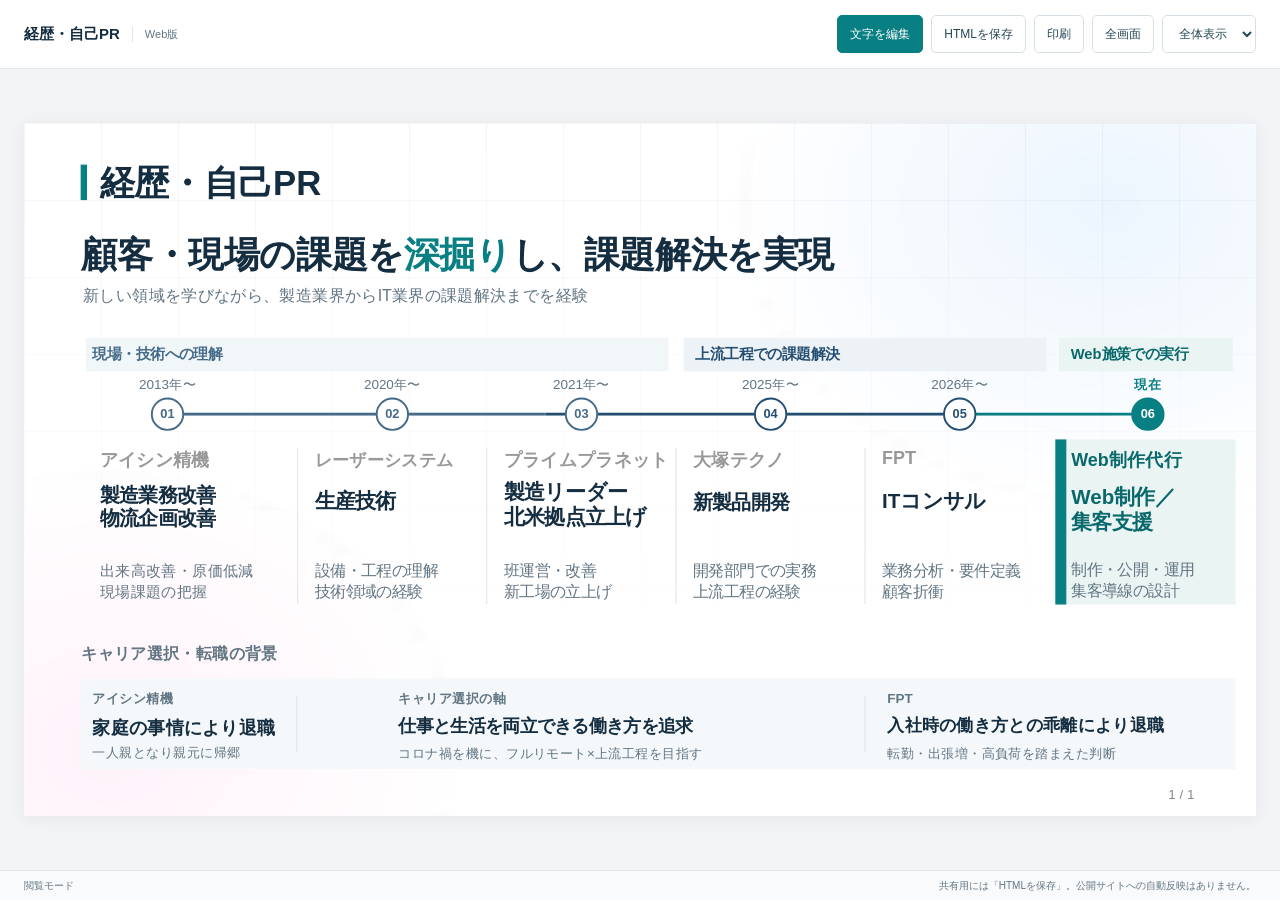
==== commit 8424653e: "Fix print rendering with opaque light canvas and no masked overlay" ====
--- a/index.html
+++ b/index.html
@@ -94,6 +94,16 @@
   .editable{outline:none!important;background:transparent!important}
 }
 
+
+/* Keep print rendering on an opaque light canvas; masked layers can turn black in WebKit. */
+@media print {
+  :root { color-scheme: only light; }
+  html, body, .stage, .viewport, .deck, .slide { background-color:#fff!important; color-scheme:only light; }
+  .stage, .viewport, .deck { position:static!important; overflow:visible!important; }
+  .slide--cover::before { content:none!important; display:none!important; }
+  .slide { isolation:isolate; box-shadow:none!important; }
+  .graphic-layer { print-color-adjust:exact; -webkit-print-color-adjust:exact; }
+}
 </style>
 </head>
 <body>
@@ -338,7 +348,14 @@
     setTimeout(()=>URL.revokeObjectURL(url),30000);
     exportDone=true; toast('編集内容を含むHTMLを保存しました。保存したファイルを開くと編集内容が残ります。');
   });
-  $('print').addEventListener('click',()=>{ if(editing) setEditing(false); window.print(); });
+  $('print').addEventListener('click',async()=>{
+    if(editing) setEditing(false);
+    if(document.fullscreenElement) await document.exitFullscreen();
+    await document.fonts?.ready;
+    // Let editing/fullscreen layout changes settle before the print snapshot.
+    await new Promise(resolve=>requestAnimationFrame(()=>requestAnimationFrame(resolve)));
+    window.print();
+  });
   $('fullscreen').addEventListener('click',async()=>{
     try { if(document.fullscreenElement) await document.exitFullscreen(); else if(document.documentElement.requestFullscreen) await document.documentElement.requestFullscreen(); else toast('このブラウザは全画面操作に対応していません。'); }
     catch { toast('全画面に切り替えられませんでした。ブラウザの全画面機能をご利用ください。'); }
